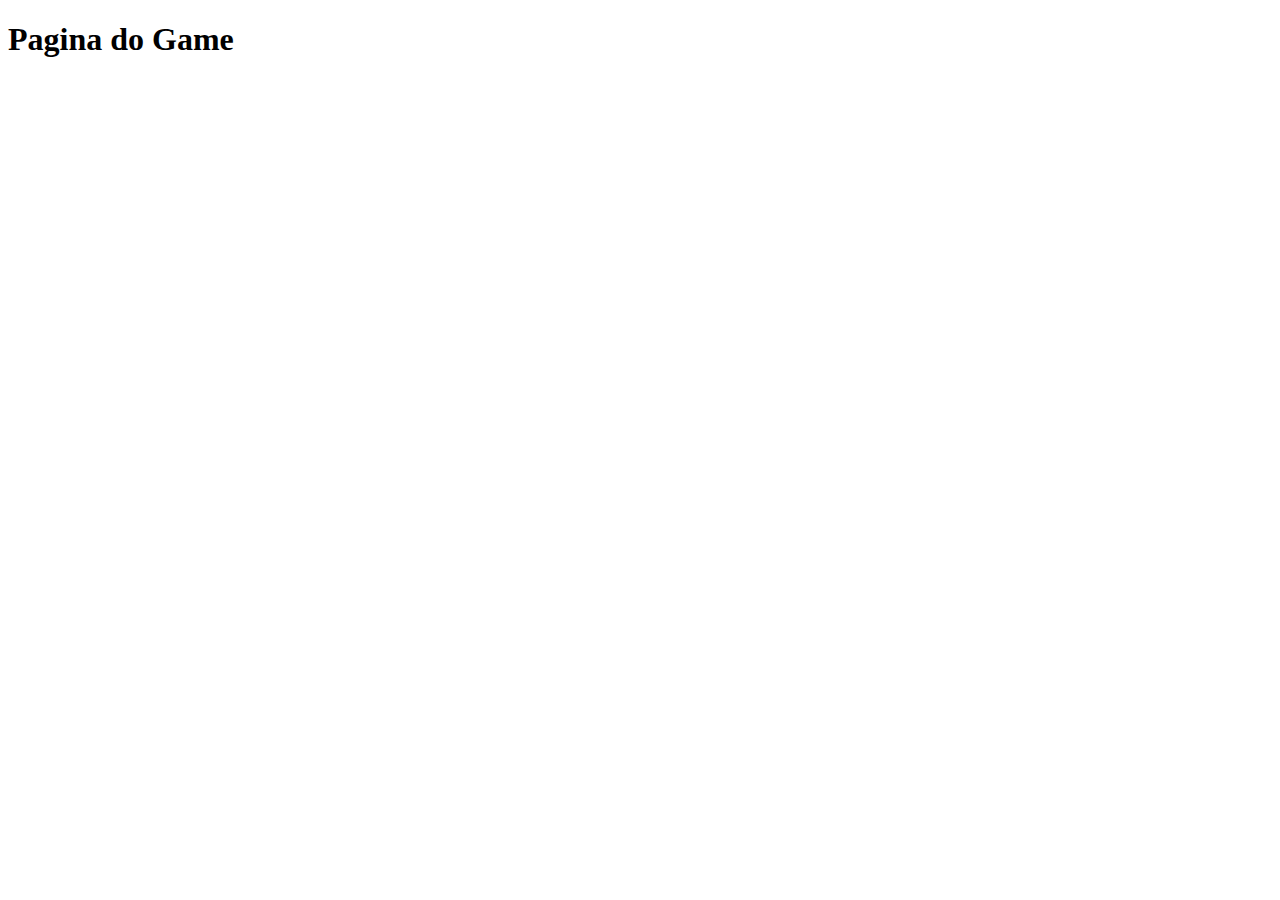
==== pages/game.html @ bbdee3a3 "projeto em andamento" ====
<!DOCTYPE html>
<html lang="en">
<head>
  <meta charset="UTF-8">
  <meta http-equiv="X-UA-Compatible" content="IE=edge">
  <meta name="viewport" content="width=device-width, initial-scale=1.0">
  <title>Memori Game</title>
</head>
<body>
  <h1>Pagina do Game</h1>
</body>
</html>
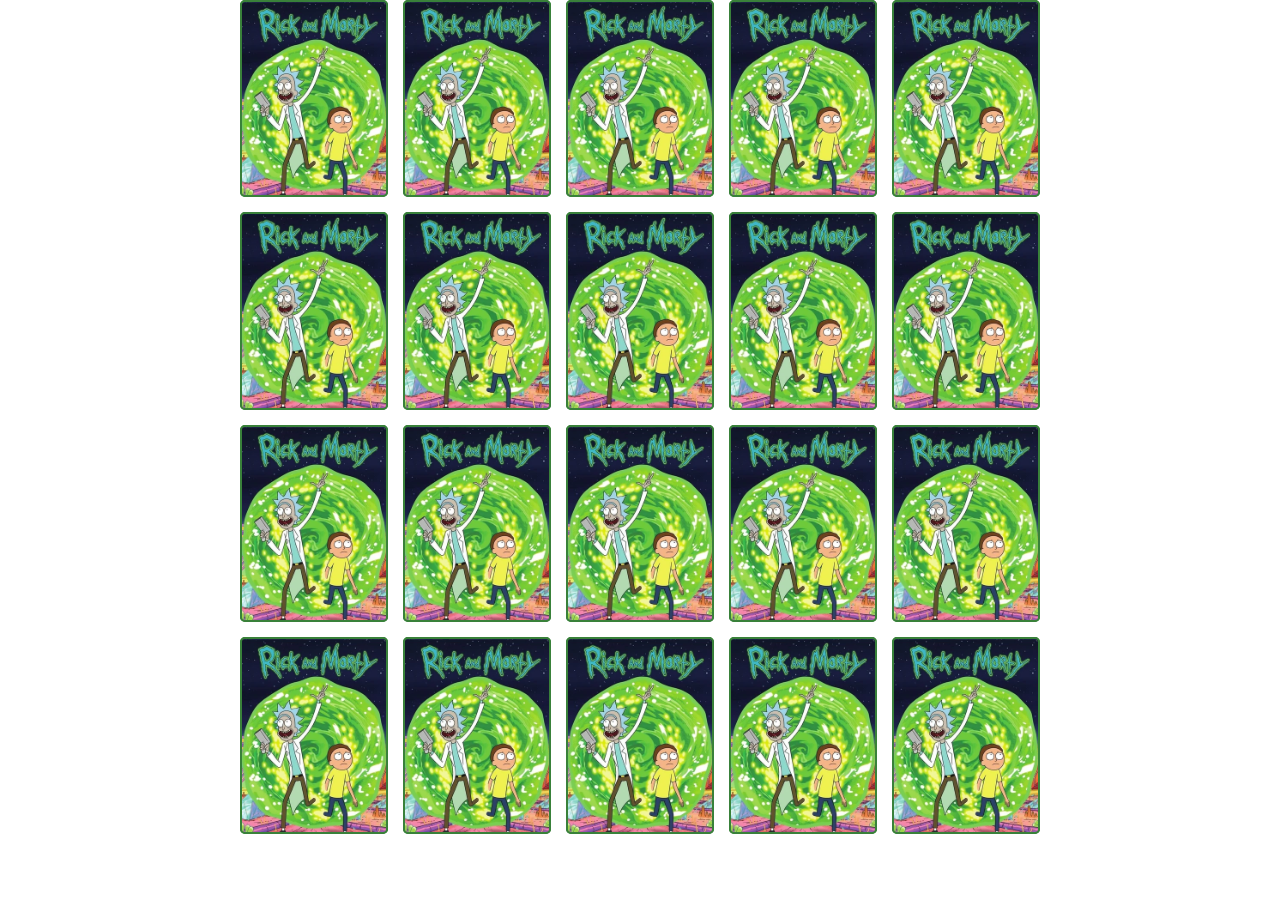
==== commit 2753f705: "Dando continuidade ao jogo da memoria" ====
--- a/pages/game.html
+++ b/pages/game.html
@@ -4,9 +4,24 @@
   <meta charset="UTF-8">
   <meta http-equiv="X-UA-Compatible" content="IE=edge">
   <meta name="viewport" content="width=device-width, initial-scale=1.0">
+
+  <!-- links page game -->
+
+  <link rel="stylesheet" href="../css/reset.css">
+  <link rel="stylesheet" href="../css/game.css">
+
+  <!-- JavaScript page game -->
+
+  <script src="../js/game.js" defer></script>
+
   <title>Memori Game</title>
 </head>
 <body>
-  <h1>Pagina do Game</h1>
+
+  <div class="grid">
+
+
+  </div>
+
 </body>
 </html>--- a/css/game.css
+++ b/css/game.css
@@ -0,0 +1,50 @@
+body {
+	font-family: 'Press Start 2P', cursive;
+  font-weight: 600;
+}
+.grid {
+  display: grid;
+  width: 100%;
+  max-width: 800px;
+  grid-template-columns: repeat(5, 1fr);
+  gap: 15px;
+  margin: 0 auto;
+}
+
+.card {
+  aspect-ratio: 3/4;
+  width: 100%;
+  border-radius: 5px;
+  position: relative;
+  transition: all 400ms ease;
+  transform-style: preserve-3d;
+}
+
+.face {
+  width: 100%;
+  height: 100%;
+  position: absolute;
+  background-size: cover;
+  background-position: center;
+  border: 2px solid #39813a;
+  border-radius: 5px;
+  transition: all 400ms ease;
+}
+
+.front {
+  transform: rotateY(180deg);
+}
+
+.back {
+  background-image: url('../img/back.png');
+  backface-visibility: hidden;
+}
+
+.reveal-card {
+  transform: rotateY(180deg);
+}
+
+.disabled-card {
+  filter: saturate(0);
+  opacity: 0.5;
+}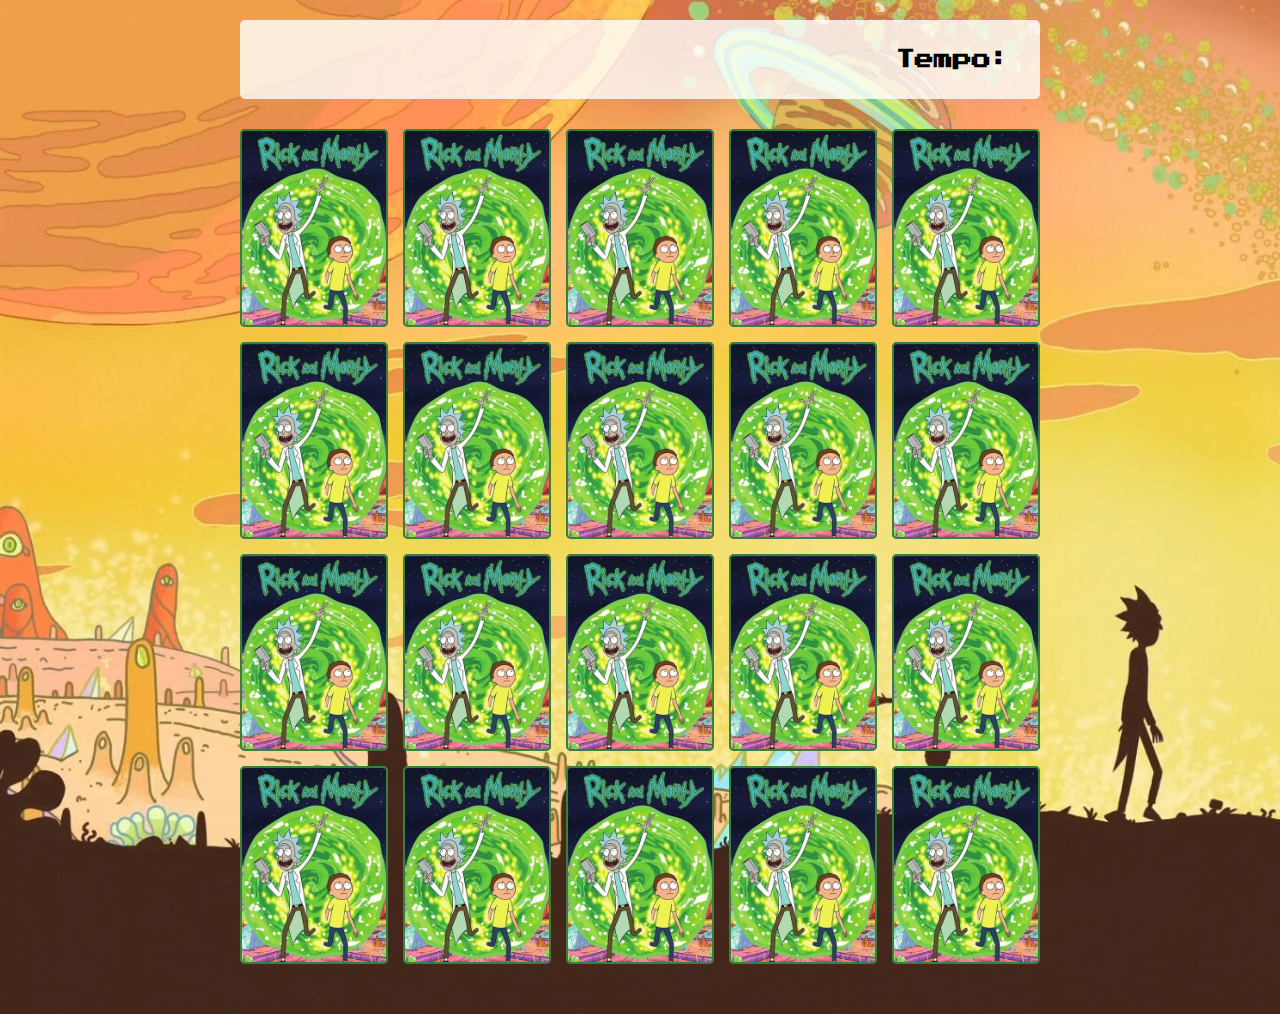
==== commit 1987e039: "avançando no jogo da memoria" ====
--- a/pages/game.html
+++ b/pages/game.html
@@ -18,10 +18,23 @@
 </head>
 <body>
 
-  <div class="grid">
+
+  <main>
 
 
-  </div>
+    <header>
+      <span class="player"></span>
+      <span>Tempo: <span class="timer"></span></span>
+    </header>
+
+    <div class="grid">
+
+
+    </div>
+
+
+  </main>
+
 
 </body>
 </html>--- a/css/game.css
+++ b/css/game.css
@@ -2,6 +2,32 @@
 	font-family: 'Press Start 2P', cursive;
   font-weight: 600;
 }
+
+main {
+  display: flex;
+  flex-direction: column;
+  background-image: url('../img/bg.jpg');
+  background-size: cover;
+  width: 100%;
+  min-height: 100vh;
+  align-items: center;
+  justify-content: center;
+  padding: 20px 20px 50px;
+}
+
+header {
+  display: flex;
+  align-items: center;
+  justify-content: space-between;
+  background-color: rgba(255, 255, 255, 0.8);
+  font-size: 1.2em;
+  width: 100%;
+  max-width: 800px;
+  padding: 30px;
+  margin: 0 0 30px;
+  border-radius: 5px;
+}
+
 .grid {
   display: grid;
   width: 100%;
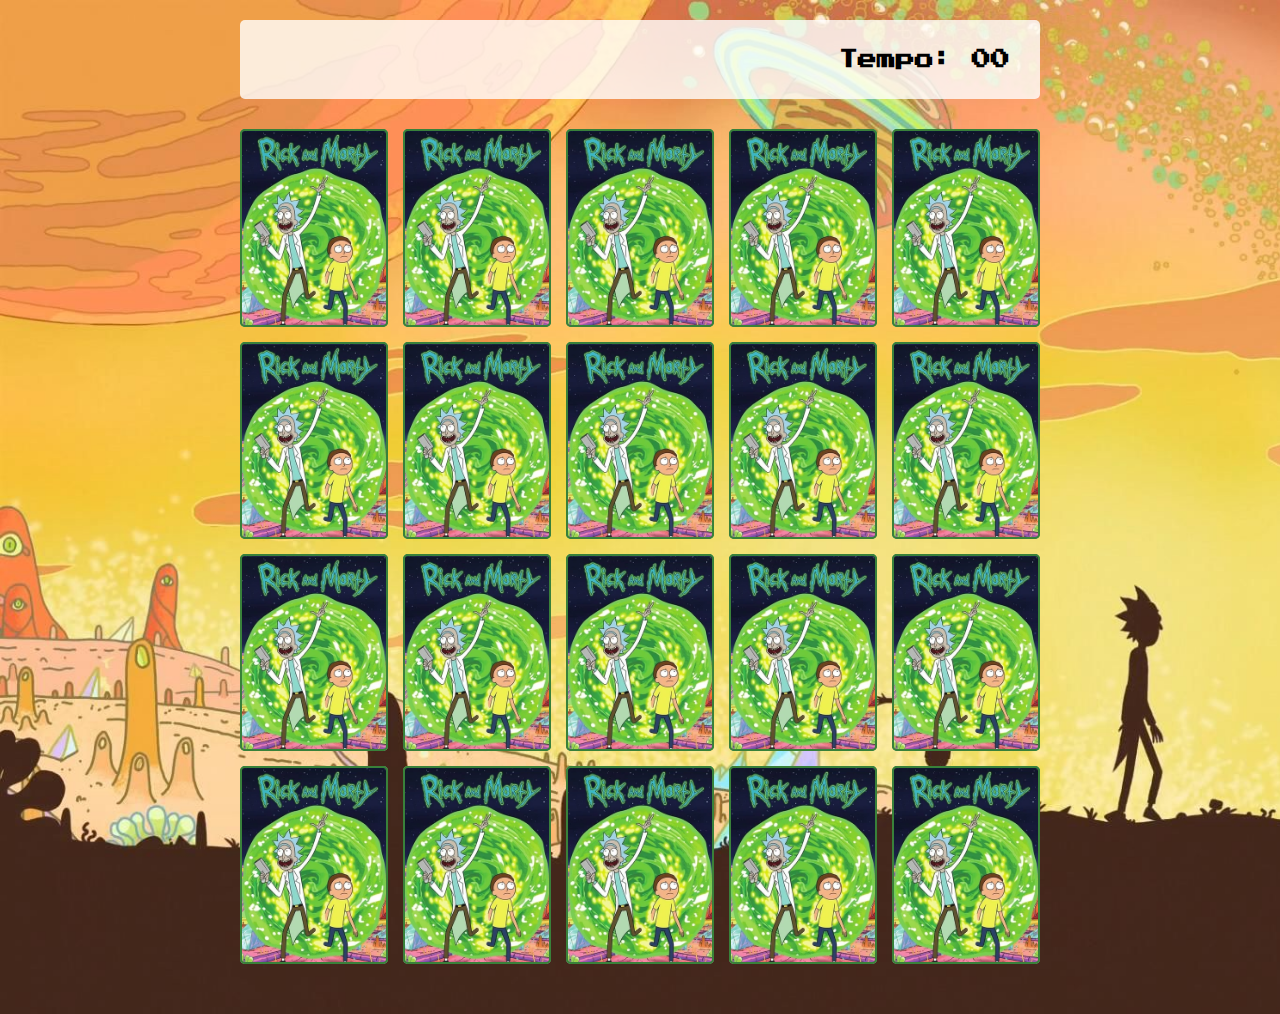
==== commit f6ae461c: "projeto finalizado" ====
--- a/pages/game.html
+++ b/pages/game.html
@@ -24,7 +24,7 @@
 
     <header>
       <span class="player"></span>
-      <span>Tempo: <span class="timer"></span></span>
+      <span>Tempo: <span class="timer">00</span></span>
     </header>
 
     <div class="grid">
--- a/css/game.css
+++ b/css/game.css
@@ -44,6 +44,7 @@
   position: relative;
   transition: all 400ms ease;
   transform-style: preserve-3d;
+  background-color: #ccc;
 }
 
 .face {
